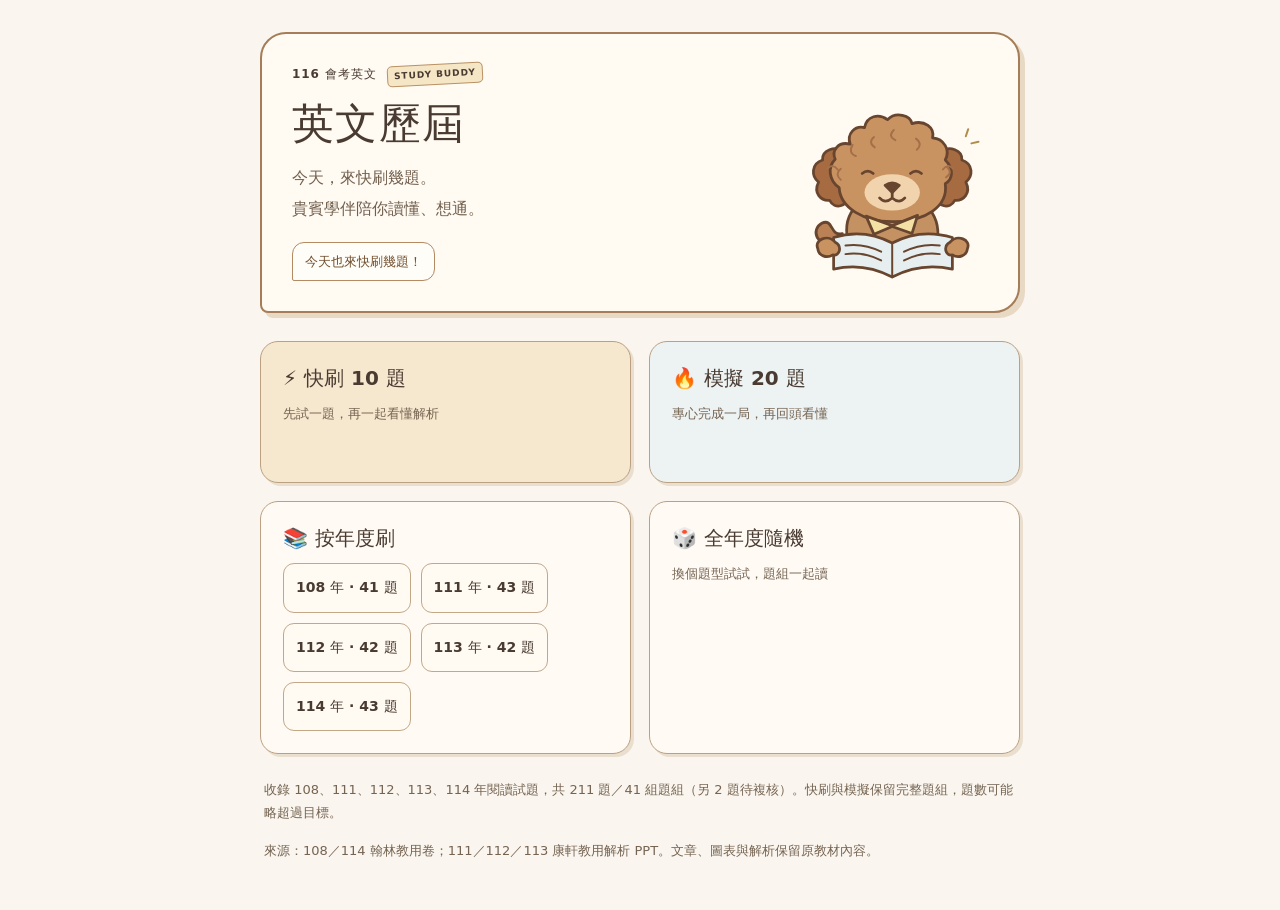
==== exam/index.html @ d2333285 "feat: add 116 English past exam quick practice" ====
<!doctype html><html lang="zh-Hant"><head><meta charset="utf-8"><meta name="viewport" content="width=device-width,initial-scale=1"><link rel="icon" href="../apple-touch-icon.png"><title>116 英文歷屆快刷</title><meta http-equiv="refresh" content="0;url=../"></head><body><a href="../">116 英文歷屆快刷首頁</a></body></html>
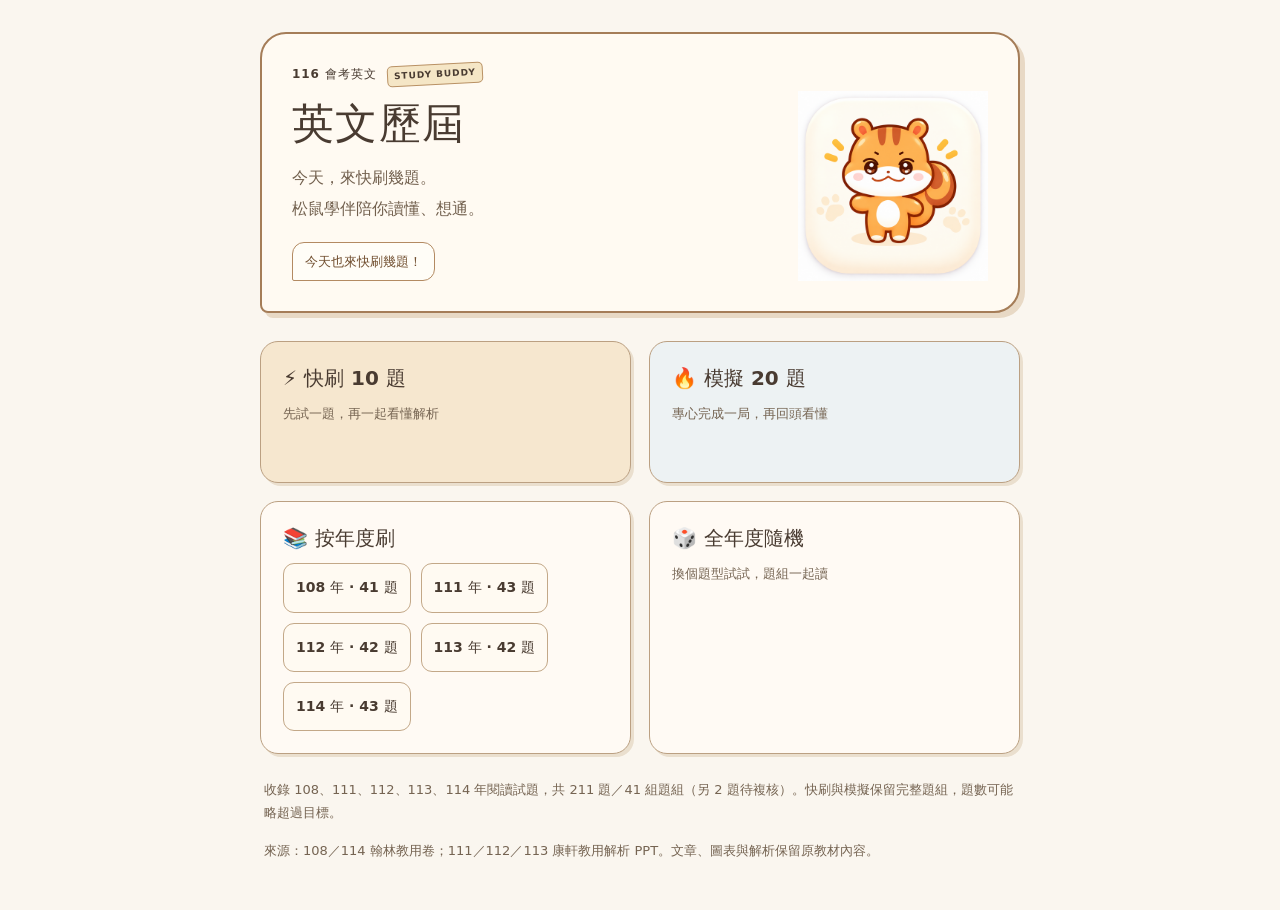
==== commit 9c6f2960: "feat: update English quick practice squirrel theme" ====
--- a/exam/index.html
+++ b/exam/index.html
@@ -1 +1 @@
-<!doctype html><html lang="zh-Hant"><head><meta charset="utf-8"><meta name="viewport" content="width=device-width,initial-scale=1"><link rel="icon" href="../apple-touch-icon.png"><title>116 英文歷屆快刷</title><meta http-equiv="refresh" content="0;url=../"></head><body><a href="../">116 英文歷屆快刷首頁</a></body></html>+<!doctype html><html lang="zh-Hant"><head><meta charset="utf-8"><meta name="viewport" content="width=device-width,initial-scale=1"><link rel="apple-touch-icon" sizes="180x180" href="../apple-touch-icon.png?v=2"><link rel="icon" type="image/png" sizes="192x192" href="../icon-192.png?v=2"><link rel="icon" type="image/png" sizes="512x512" href="../icon-512.png?v=2"><title>116 英文歷屆快刷</title><meta http-equiv="refresh" content="0;url=../"></head><body><a href="../">116 英文歷屆快刷首頁</a></body></html>
